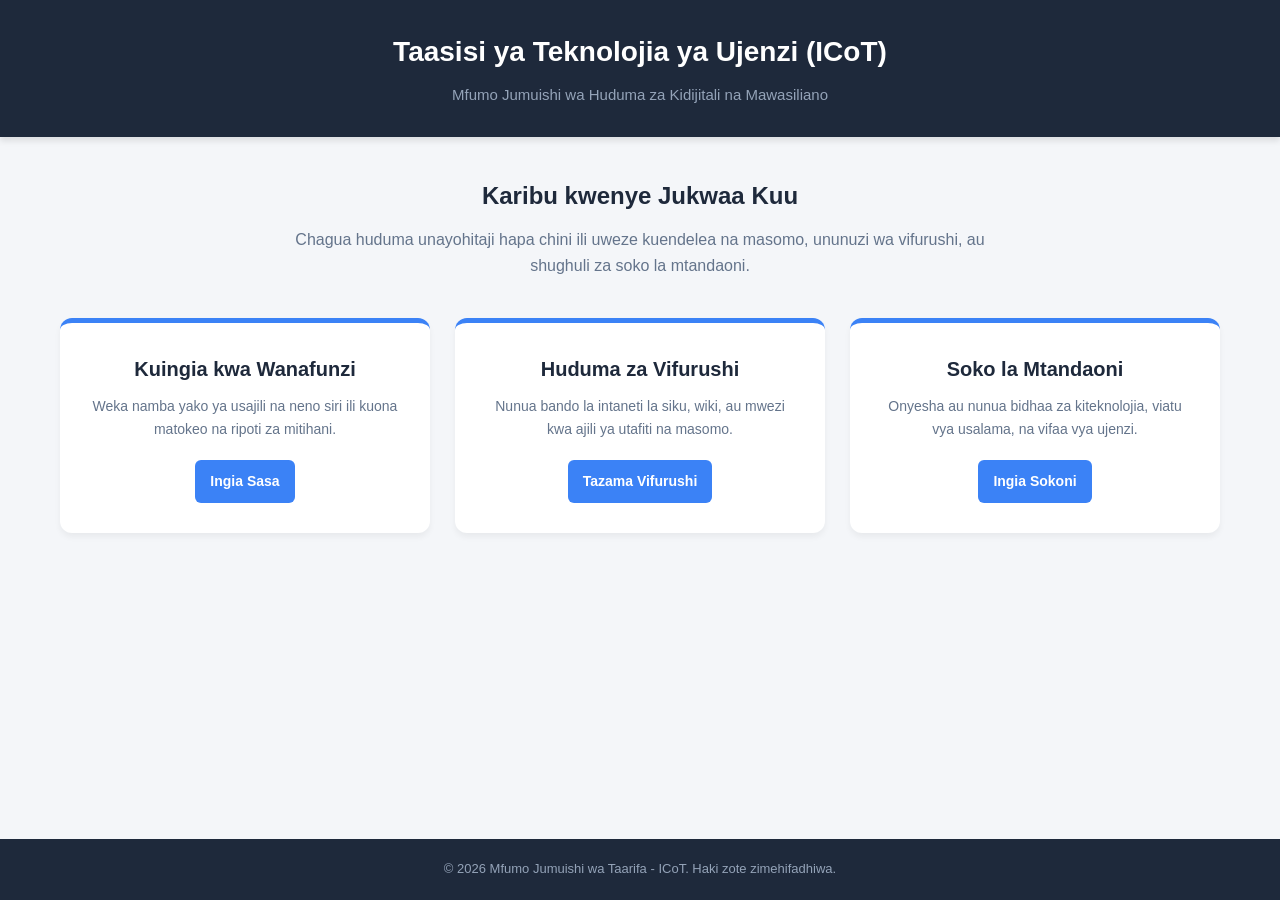
==== index.html @ 0672e969 "Mradi mpya safi" ====
<!DOCTYPE html>
<html lang="sw">
<head>
    <meta charset="UTF-8">
    <meta name="viewport" content="width=device-width, initial-scale=1.0">
    <title>Ukurasa Mkuu - ICoT Portal</title>
    <style>
        :root {
            --primary-color: #3b82f6;
            --primary-dark: #1d4ed8;
            --bg-color: #f4f6f9;
            --card-bg: #ffffff;
            --text-main: #333333;
            --text-muted: #64748b;
            --border-color: #e2e8f0;
        }
        * {
            box-sizing: border-box;
            margin: 0;
            padding: 0;
            font-family: 'Segoe UI', Tahoma, Geneva, Verdana, sans-serif;
        }
        body {
            background-color: var(--bg-color);
            color: var(--text-main);
            line-height: 1.6;
            display: flex;
            flex-direction: column;
            min-height: 100vh;
        }
        header {
            background: #1e293b;
            color: #fff;
            padding: 30px 0;
            text-align: center;
            box-shadow: 0 4px 6px rgba(0,0,0,0.1);
        }
        header h1 {
            font-size: 28px;
            margin-bottom: 8px;
        }
        header p {
            font-size: 15px;
            color: #94a3b8;
        }
        .container {
            max-width: 1200px;
            margin: 40px auto;
            padding: 0 20px;
            flex: 1;
            width: 100%;
        }
        .hero-section {
            text-align: center;
            margin-bottom: 40px;
        }
        .hero-section h2 {
            font-size: 24px;
            color: #1e293b;
            margin-bottom: 12px;
        }
        .hero-section p {
            color: var(--text-muted);
            font-size: 16px;
            max-width: 700px;
            margin: 0 auto;
        }
        .nav-grid {
            display: grid;
            grid-template-columns: repeat(auto-fit, minmax(250px, 1fr));
            gap: 25px;
            margin-bottom: 40px;
        }
        .nav-card {
            background: var(--card-bg);
            border-radius: 12px;
            padding: 30px;
            text-align: center;
            box-shadow: 0 4px 6px rgba(0,0,0,0.05);
            border-top: 5px solid var(--primary-color);
            transition: transform 0.3s ease;
            text-decoration: none;
            display: flex;
            flex-direction: column;
            justify-content: space-between;
        }
        .nav-card:hover {
            transform: translateY(-5px);
        }
        .nav-card h3 {
            font-size: 20px;
            color: #1e293b;
            margin-bottom: 10px;
        }
        .nav-card p {
            color: var(--text-muted);
            font-size: 14px;
            margin-bottom: 20px;
        }
        .nav-btn {
            background: var(--primary-color);
            color: white;
            padding: 10px 15px;
            border-radius: 6px;
            font-weight: 600;
            font-size: 14px;
            display: inline-block;
        }
        .nav-card:hover .nav-btn {
            background: var(--primary-dark);
        }
        footer {
            background: #1e293b;
            color: #94a3b8;
            text-align: center;
            padding: 20px 0;
            margin-top: auto;
            font-size: 13px;
        }
    </style>
</head>
<body>

    <header>
        <div class="container" style="margin: 0 auto; padding: 0;">
            <h1>Taasisi ya Teknolojia ya Ujenzi (ICoT)</h1>
            <p>Mfumo Jumuishi wa Huduma za Kidijitali na Mawasiliano</p>
        </div>
    </header>

    <div class="container">
        
        <div class="hero-section">
            <h2>Karibu kwenye Jukwaa Kuu</h2>
            <p>Chagua huduma unayohitaji hapa chini ili uweze kuendelea na masomo, ununuzi wa vifurushi, au shughuli za soko la mtandaoni.</p>
        </div>

        <div class="nav-grid">
            
            <!-- Kadi 1: Kuingia kwa Mwanafunzi -->
            <a href="student-login.html" class="nav-card">
                <div>
                    <h3>Kuingia kwa Wanafunzi</h3>
                    <p>Weka namba yako ya usajili na neno siri ili kuona matokeo na ripoti za mitihani.</p>
                </div>
                <div>
                    <span class="nav-btn">Ingia Sasa</span>
                </div>
            </a>

            <!-- Kadi 2: Vifurushi na Bando -->
            <a href="bundles.html" class="nav-card">
                <div>
                    <h3>Huduma za Vifurushi</h3>
                    <p>Nunua bando la intaneti la siku, wiki, au mwezi kwa ajili ya utafiti na masomo.</p>
                </div>
                <div>
                    <span class="nav-btn">Tazama Vifurushi</span>
                </div>
            </a>

            <!-- Kadi 3: Soko la Mtandaoni -->
            <a href="marketplace.html" class="nav-card">
                <div>
                    <h3>Soko la Mtandaoni</h3>
                    <p>Onyesha au nunua bidhaa za kiteknolojia, viatu vya usalama, na vifaa vya ujenzi.</p>
                </div>
                <div>
                    <span class="nav-btn">Ingia Sokoni</span>
                </div>
            </a>

        </div>

    </div>

    <footer>
        <div class="container" style="max-width: 1200px; margin: 0 auto; padding: 0;">
            <p>&copy; 2026 Mfumo Jumuishi wa Taarifa - ICoT. Haki zote zimehifadhiwa.</p>
        </div>
    </footer>

    <script>
        console.log("Ukurasa mkuu wa ICoT Portal umepakiwa kikamilifu.");
    </script>
</body>
</html>
<!-- 
    Documentation Block - index.html:
    - Lengo: Kutoa ukurasa mkuu unaounganisha moduli zote za mfumo wa ICoT.
-->
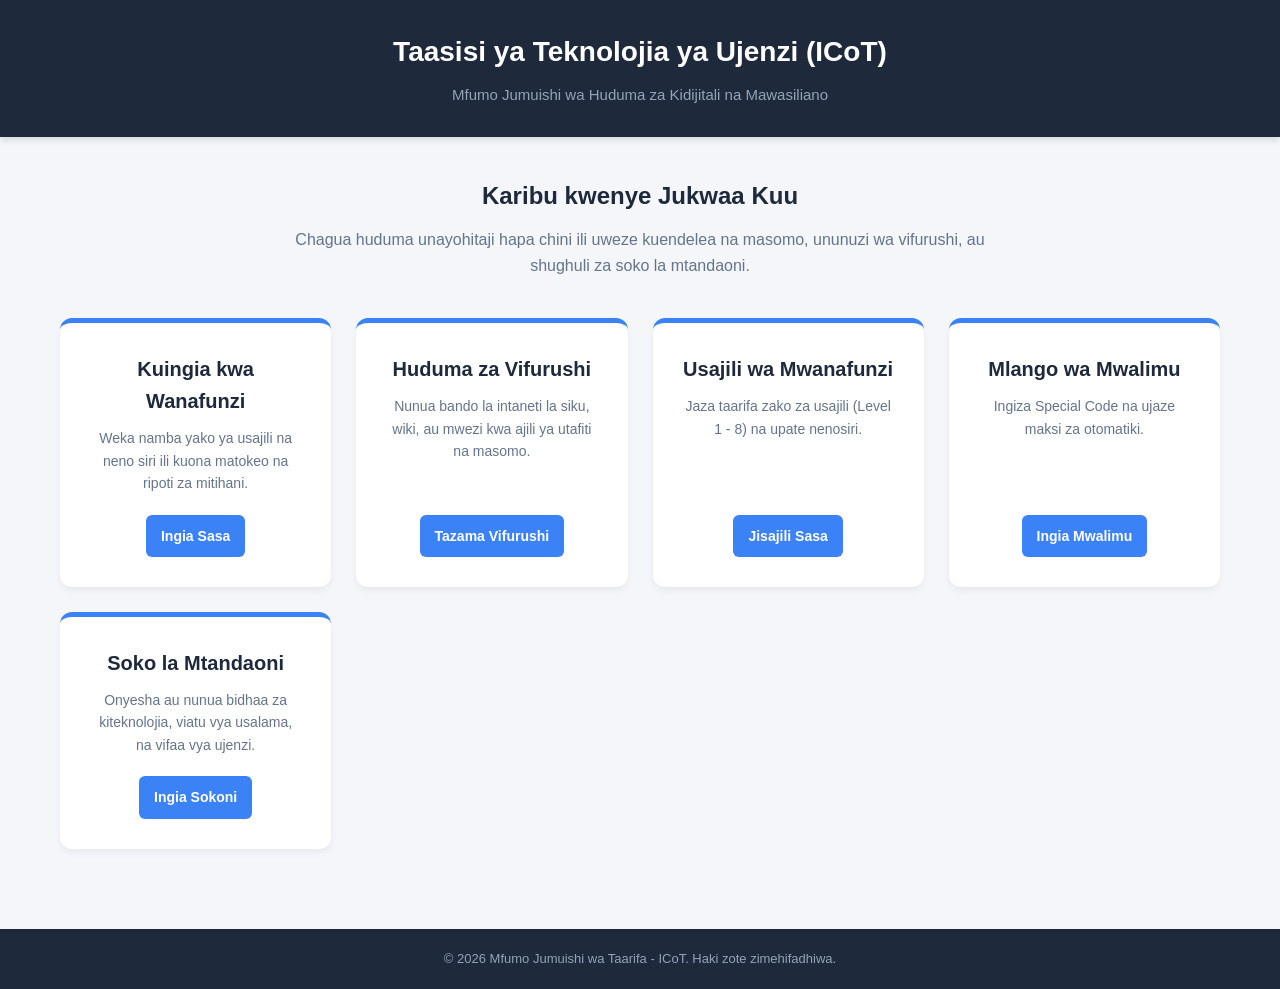
==== commit 6b27e1a9: "Ongeza kadi za usajili na mwalimu ndani ya nav-grid" ====
--- a/index.html
+++ b/index.html
@@ -157,7 +157,28 @@
                 <div>
                     <span class="nav-btn">Tazama Vifurushi</span>
                 </div>
-            </a>
+     <!-- Kadi 4: Usajili wa Mwanafunzi -->
+    <a href="student-register.html" class="nav-card">
+        <div>
+            <h3>Usajili wa Mwanafunzi</h3>
+            <p>Jaza taarifa zako za usajili (Level 1 - 8) na upate nenosiri.</p>
+        </div>
+        <div>
+            <span class="nav-btn">Jisajili Sasa</span>
+        </div>
+    </a>
+
+    <!-- Kadi 5: Mlango wa Mwalimu -->
+    <a href="teacher-login.html" class="nav-card">
+        <div>
+            <h3>Mlango wa Mwalimu</h3>
+            <p>Ingiza Special Code na ujaze maksi za otomatiki.</p>
+        </div>
+        <div>
+            <span class="nav-btn">Ingia Mwalimu</span>
+        </div>
+    </a>
+ 
 
             <!-- Kadi 3: Soko la Mtandaoni -->
             <a href="marketplace.html" class="nav-card">
